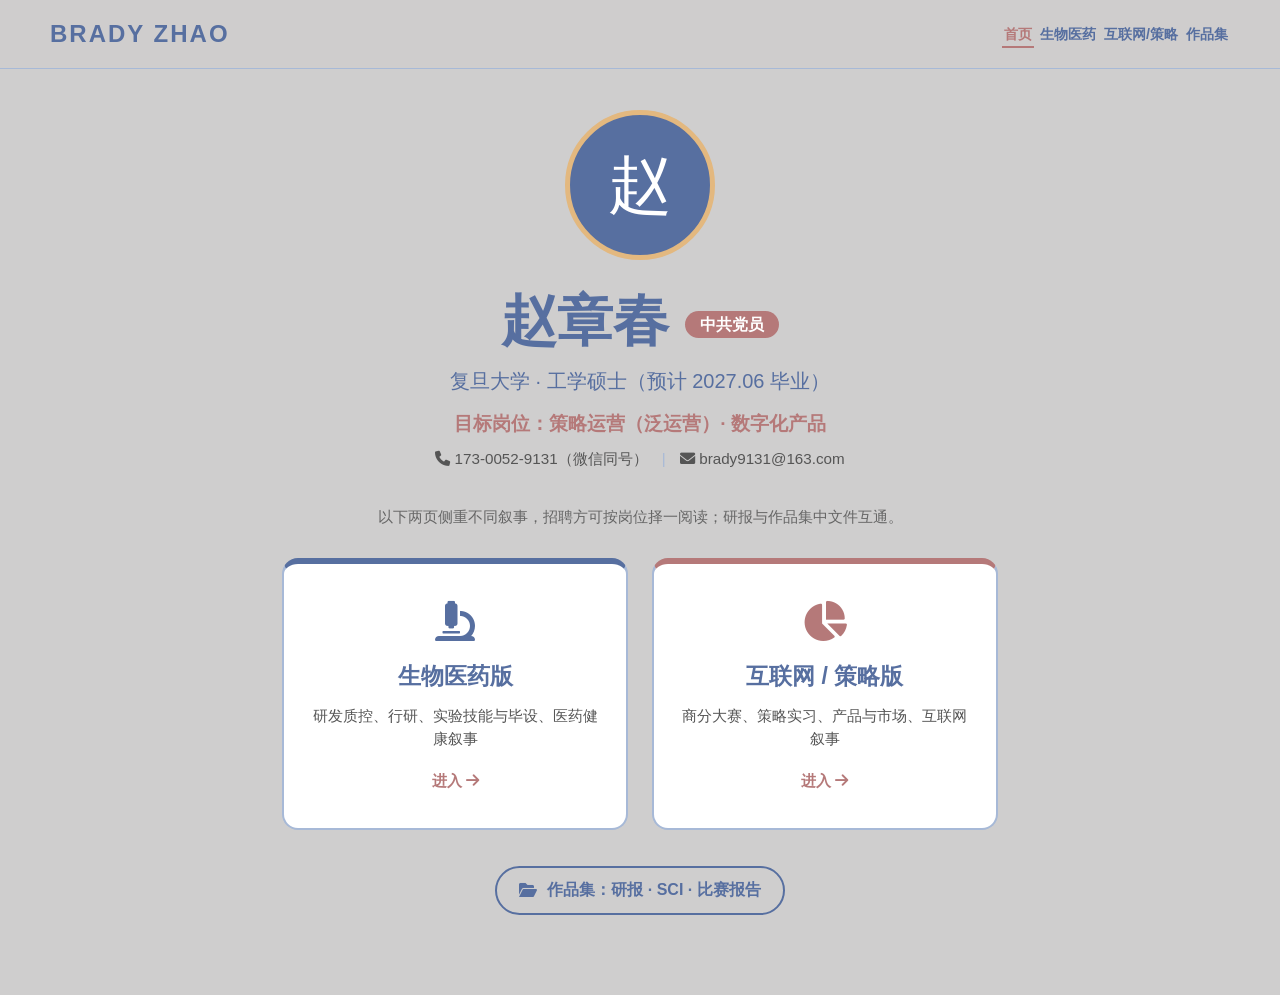
==== index.html @ 324462f7 "Initial commit: resume site (HTML/CSS/assets) Made-with: Cursor" ====
<!DOCTYPE html>
<html lang="zh-CN">
<head>
    <meta charset="UTF-8">
    <meta name="viewport" content="width=device-width, initial-scale=1.0">
    <title>赵章春 | 个人简历入口</title>
    <link rel="stylesheet" href="style.css">
    <link rel="stylesheet" href="https://cdnjs.cloudflare.com/ajax/libs/font-awesome/6.0.0/css/all.min.css">
</head>
<body class="landing-body">

    <nav class="navbar">
        <a href="index.html" class="logo">BRADY ZHAO</a>
        <ul class="nav-links nav-links--site">
            <li><a href="index.html" aria-current="page">首页</a></li>
            <li><a href="bio.html">生物医药</a></li>
            <li><a href="internet.html">互联网/策略</a></li>
            <li><a href="portfolio.html">作品集</a></li>
        </ul>
    </nav>

    <main class="landing-main">
        <div class="landing-hero">
            <div class="placeholder-avatar landing-avatar">赵</div>
            <h1>赵章春 <span class="tag">中共党员</span></h1>
            <p class="landing-sub">复旦大学 · 工学硕士（预计 2027.06 毕业）</p>
            <p class="landing-target">目标岗位：策略运营（泛运营）· 数字化产品</p>
            <p class="landing-contact-line">
                <span><i class="fas fa-phone"></i> 173-0052-9131（微信同号）</span>
                <span class="sep">|</span>
                <span><i class="fas fa-envelope"></i> brady9131@163.com</span>
            </p>
        </div>

        <p class="landing-hint">以下两页侧重不同叙事，招聘方可按岗位择一阅读；研报与作品集中文件互通。</p>

        <div class="landing-cards">
            <a href="bio.html" class="landing-card landing-card--bio">
                <span class="landing-card-icon"><i class="fas fa-microscope"></i></span>
                <h2>生物医药版</h2>
                <p>研发质控、行研、实验技能与毕设、医药健康叙事</p>
                <span class="landing-card-go">进入 <i class="fas fa-arrow-right"></i></span>
            </a>
            <a href="internet.html" class="landing-card landing-card--net">
                <span class="landing-card-icon"><i class="fas fa-chart-pie"></i></span>
                <h2>互联网 / 策略版</h2>
                <p>商分大赛、策略实习、产品与市场、互联网叙事</p>
                <span class="landing-card-go">进入 <i class="fas fa-arrow-right"></i></span>
            </a>
        </div>

        <div class="landing-footer-links">
            <a href="portfolio.html" class="landing-portfolio-btn"><i class="fas fa-folder-open"></i> 作品集：研报 · SCI · 比赛报告</a>
        </div>
    </main>

</body>
</html>
---- style.css ----
/* 配色方案说明：
   背景底色: #cfcece
   主色（深蓝）: #576fa0
   次主色（浅蓝）: #a7b9d7
   强调色（红）: #b57979
   装饰色（金）: #e3b87f
*/

* {
    margin: 0;
    padding: 0;
    box-sizing: border-box;
    font-family: Arial, sans-serif; /* 强制 Arial */
}

html {
    scroll-behavior: smooth;
}

body {
    background-color: #cfcece;
    color: #333;
}

/* 全屏吸附仅用于未加 body 类的旧版；新版落地/简历/作品集为整页滚动 */
body.landing-body,
body.resume-track,
body.portfolio-page {
    overflow-x: hidden;
    overflow-y: auto;
}

/* 导航栏 */
.navbar {
    position: fixed;
    top: 0;
    width: 100%;
    display: flex;
    justify-content: space-between;
    align-items: center;
    padding: 20px 50px;
    background: rgba(207, 206, 206, 0.9);
    z-index: 1000;
    border-bottom: 1px solid #a7b9d7;
}

a.logo {
    font-weight: bold;
    font-size: 1.5rem;
    color: #576fa0;
    letter-spacing: 2px;
    text-decoration: none;
}

.nav-links a[aria-current="page"] {
    color: #b57979;
    border-bottom: 2px solid #b57979;
}

.nav-links {
    display: flex;
    list-style: none;
}

.nav-links li {
    margin-left: 30px;
}

.nav-links--site {
    flex-wrap: wrap;
    justify-content: flex-end;
    gap: 8px 4px;
}

.nav-links--site li {
    margin-left: 0;
}

.nav-links--site a {
    padding: 4px 2px;
}

.nav-links a {
    text-decoration: none;
    color: #576fa0;
    font-size: 0.9rem;
    font-weight: bold;
    transition: 0.3s;
}

.nav-links a:hover {
    color: #b57979;
}

/* 分页容器（简历双页：取消吸附，允许长板块） */
.container {
    height: 100vh;
    overflow-y: scroll;
    scroll-snap-type: y mandatory;
}

body.resume-track .container {
    height: auto;
    min-height: 100vh;
    overflow: visible;
    scroll-snap-type: none;
}

.page-section {
    height: 100vh;
    width: 100%;
    scroll-snap-align: start;
    display: flex;
    flex-direction: column;
    justify-content: center;
    align-items: center;
    padding: 80px 10%;
    position: relative;
}

body.resume-track .page-section {
    min-height: 100vh;
    height: auto;
    padding-top: 96px;
    padding-bottom: 72px;
    justify-content: flex-start;
}

.bg-alt {
    background-color: #dcdcdc;
}

.bg-dark {
    background-color: #576fa0;
    color: #fff;
}

/* 标题样式 */
.section-title {
    font-size: 2.5rem;
    color: #576fa0;
    margin-bottom: 40px;
    border-left: 8px solid #b57979;
    padding-left: 20px;
    width: 100%;
    text-align: left;
}

.section-title small {
    font-size: 1rem;
    color: #a7b9d7;
    display: block;
    text-transform: uppercase;
}

/* 第一屏：Hero */
.hero-content {
    text-align: center;
}

.placeholder-avatar {
    width: 150px;
    height: 150px;
    background: #576fa0;
    color: #fff;
    border-radius: 50%;
    display: flex;
    justify-content: center;
    align-items: center;
    font-size: 4rem;
    margin: 0 auto 30px;
    border: 5px solid #e3b87f;
}

h1 {
    font-size: 3.5rem;
    color: #576fa0;
}

.tag {
    font-size: 1rem;
    background: #b57979;
    color: #fff;
    padding: 5px 15px;
    border-radius: 20px;
    vertical-align: middle;
}

.target-job {
    font-size: 1.5rem;
    color: #b57979;
    margin: 20px 0;
    font-weight: bold;
}

.brief-intro span {
    margin: 0 15px;
    color: #576fa0;
    font-weight: bold;
}

/* 教育背景 */
.timeline {
    width: 100%;
    max-width: 800px;
}

.timeline-item {
    display: flex;
    margin-bottom: 30px;
}

.time-box {
    min-width: 150px;
    color: #b57979;
    font-weight: bold;
    border-right: 2px solid #e3b87f;
    padding-right: 20px;
}

.content-box {
    padding-left: 30px;
}

.badge {
    background: #e3b87f;
    color: #fff;
    padding: 2px 8px;
    font-size: 0.8rem;
    border-radius: 4px;
}

/* 实习经历卡片 */
.exp-grid {
    display: grid;
    grid-template-columns: repeat(auto-fit, minmax(300px, 1fr));
    gap: 20px;
    width: 100%;
}

.exp-card {
    background: #fff;
    padding: 25px;
    border-radius: 10px;
    box-shadow: 0 10px 20px rgba(0,0,0,0.05);
    border-top: 5px solid #576fa0;
}

.card-header {
    display: flex;
    justify-content: space-between;
    margin-bottom: 15px;
    padding-bottom: 10px;
    border-bottom: 1px dashed #cfcece;
}

.company {
    font-weight: bold;
    color: #576fa0;
}

.role {
    color: #b57979;
    font-size: 0.9rem;
}

.exp-card ul {
    list-style: none;
    font-size: 0.9rem;
    line-height: 1.6;
}

.exp-card li {
    margin-bottom: 10px;
    position: relative;
    padding-left: 15px;
}

.exp-card li::before {
    content: "•";
    color: #e3b87f;
    position: absolute;
    left: 0;
}

/* 项目详情 */
.project-detail {
    background: #fff;
    width: 100%;
    padding: 40px;
    border-radius: 15px;
    border-left: 10px solid #e3b87f;
}

.project-header {
    display: flex;
    justify-content: space-between;
    margin-bottom: 30px;
}

.project-body {
    display: grid;
    grid-template-columns: repeat(3, 1fr);
    gap: 30px;
}

.p-block h5 {
    color: #576fa0;
    margin-bottom: 10px;
}

.p-block--full {
    grid-column: 1 / -1;
}

.project-body--stack {
    grid-template-columns: 1fr;
}

.project-secondary {
    width: 100%;
    margin-top: 36px;
}

.exp-grid--stack {
    grid-template-columns: 1fr;
}

.exp-card--wide {
    max-width: 100%;
}

.exp-subhead {
    font-size: 0.85rem;
    color: #576fa0;
    font-weight: bold;
    margin: 12px 0 8px;
}

.exp-crosslink {
    margin-top: 16px;
    padding-top: 12px;
    border-top: 1px dashed #cfcece;
    font-size: 0.9rem;
}

.exp-crosslink a {
    color: #576fa0;
    text-decoration: none;
}

.exp-crosslink a:hover {
    color: #b57979;
    text-decoration: underline;
}

.edge-box {
    background: #fff;
    padding: 28px 36px;
    border-radius: 12px;
    border-left: 8px solid #e3b87f;
    width: 100%;
    max-width: 720px;
    line-height: 1.85;
}

.edge-box p {
    margin-bottom: 10px;
}

.edge-box--inline {
    margin-top: 28px;
    max-width: none;
    text-align: center;
}

.edu-honor {
    font-size: 0.88rem;
    color: #555;
    margin-top: 8px;
    line-height: 1.55;
}

.hero-meta {
    font-size: 1rem;
    color: #666;
    margin-top: 12px;
}

/* 固定顶栏不占文档流，为子导航留出空隙 */
body.resume-track > .subnav,
body.portfolio-page > .subnav {
    margin-top: 72px;
}

.subnav {
    position: sticky;
    top: 72px;
    z-index: 900;
    background: rgba(207, 206, 206, 0.96);
    border-bottom: 1px solid #a7b9d7;
    padding: 10px 8%;
    display: flex;
    flex-wrap: wrap;
    gap: 10px 20px;
    justify-content: center;
}

.subnav a {
    font-size: 0.8rem;
    color: #576fa0;
    text-decoration: none;
    font-weight: bold;
}

.subnav a:hover {
    color: #b57979;
}

/* 落地页 */
.landing-body {
    min-height: 100vh;
}

.landing-main {
    max-width: 920px;
    margin: 0 auto;
    padding: 110px 8% 80px;
    text-align: center;
}

.landing-avatar {
    margin-bottom: 24px;
}

.landing-sub {
    font-size: 1.25rem;
    color: #576fa0;
    margin-top: 8px;
}

.landing-target {
    font-size: 1.2rem;
    color: #b57979;
    font-weight: bold;
    margin: 16px 0 8px;
}

.landing-contact-line {
    color: #555;
    font-size: 0.95rem;
    margin-top: 12px;
}

.landing-contact-line .sep {
    margin: 0 10px;
    color: #a7b9d7;
}

.landing-hint {
    color: #666;
    font-size: 0.92rem;
    line-height: 1.6;
    margin: 36px 0 28px;
}

.landing-cards {
    display: grid;
    grid-template-columns: repeat(auto-fit, minmax(260px, 1fr));
    gap: 24px;
    margin-bottom: 36px;
}

.landing-card {
    display: flex;
    flex-direction: column;
    align-items: center;
    text-align: center;
    padding: 36px 28px;
    border-radius: 16px;
    text-decoration: none;
    color: inherit;
    transition: transform 0.25s, box-shadow 0.25s;
    border: 2px solid #a7b9d7;
    background: #fff;
}

.landing-card:hover {
    transform: translateY(-4px);
    box-shadow: 0 12px 32px rgba(87, 111, 160, 0.15);
}

.landing-card--bio {
    border-top: 6px solid #576fa0;
}

.landing-card--net {
    border-top: 6px solid #b57979;
}

.landing-card-icon {
    font-size: 2.5rem;
    color: #576fa0;
    margin-bottom: 16px;
}

.landing-card--net .landing-card-icon {
    color: #b57979;
}

.landing-card h2 {
    color: #576fa0;
    font-size: 1.45rem;
    margin-bottom: 12px;
}

.landing-card p {
    color: #555;
    font-size: 0.95rem;
    line-height: 1.55;
    flex: 1;
}

.landing-card-go {
    margin-top: 20px;
    font-weight: bold;
    color: #b57979;
    font-size: 0.95rem;
}

.landing-footer-links {
    margin-top: 8px;
}

.landing-portfolio-btn {
    display: inline-flex;
    align-items: center;
    gap: 10px;
    color: #576fa0;
    font-weight: bold;
    text-decoration: none;
    padding: 12px 22px;
    border: 2px solid #576fa0;
    border-radius: 30px;
    transition: background 0.25s, color 0.25s;
}

.landing-portfolio-btn:hover {
    background: #576fa0;
    color: #fff;
}

.skills-prose {
    width: 100%;
    max-width: 800px;
    background: #fff;
    padding: 28px 32px;
    border-radius: 12px;
    line-height: 1.75;
    text-align: left;
}

.skills-prose p {
    margin-bottom: 12px;
    font-size: 0.95rem;
}

.skills-note {
    margin-top: 20px;
    font-size: 0.9rem;
    color: #576fa0;
}

.skills-note a {
    color: #b57979;
    font-weight: bold;
}

.bg-dark .btn-primary--ghost {
    background: transparent;
    border: 2px solid #e3b87f;
    color: #e3b87f;
}

.bg-dark .btn-primary--ghost:hover {
    background: rgba(255, 255, 255, 0.12);
}

/* 作品集独立页（顶栏保持与简历页一致的 fixed） */
.portfolio-main {
    max-width: 800px;
    margin: 0 auto;
    padding: 32px 8% 80px;
}

.portfolio-header {
    margin-bottom: 40px;
    padding-top: 16px;
}

.portfolio-header h1 {
    font-size: 2.2rem;
    color: #576fa0;
    margin-bottom: 12px;
}

.portfolio-lead {
    color: #555;
    line-height: 1.65;
    font-size: 0.98rem;
}

.portfolio-section {
    margin-bottom: 48px;
    padding-bottom: 32px;
    border-bottom: 1px solid #b8b8b8;
}

.portfolio-section:last-of-type {
    border-bottom: none;
}

.portfolio-section--alt {
    background: #dcdcdc;
    margin-left: -8%;
    margin-right: -8%;
    padding-left: 8%;
    padding-right: 8%;
    padding-top: 28px;
    border-bottom: none;
    border-radius: 8px;
}

.portfolio-h2 {
    font-size: 1.35rem;
    color: #576fa0;
    margin-bottom: 16px;
}

.portfolio-context {
    font-size: 0.92rem;
    color: #555;
    margin-bottom: 16px;
    line-height: 1.6;
}

.portfolio-context a {
    color: #576fa0;
    font-weight: bold;
    text-decoration: none;
}

.portfolio-context a:hover {
    color: #b57979;
    text-decoration: underline;
}

.portfolio-card--large {
    max-width: 100%;
}

.portfolio-section .portfolio-card--large + .portfolio-card--large {
    margin-top: 14px;
}

.portfolio-placeholder {
    font-size: 0.9rem;
    color: #666;
    margin-bottom: 16px;
    line-height: 1.55;
}

.portfolio-slot {
    background: #fff;
    padding: 20px 22px;
    border-radius: 10px;
    border: 1px dashed #a7b9d7;
    margin-bottom: 12px;
    text-align: left;
}

.portfolio-slot-label {
    display: block;
    font-weight: bold;
    color: #576fa0;
    margin-bottom: 6px;
}

.portfolio-slot-desc {
    font-size: 0.88rem;
    color: #666;
}

.portfolio-footer {
    text-align: center;
    margin-top: 48px;
}

.subnav--portfolio {
    top: 72px;
}

.portfolio-block {
    width: 100%;
    margin-top: 36px;
}

.subsection-title {
    font-size: 1.35rem;
    color: #576fa0;
    margin-bottom: 12px;
    border-left: 5px solid #e3b87f;
    padding-left: 14px;
    text-align: left;
}

.subsection-title small {
    font-size: 0.75rem;
    color: #a7b9d7;
    text-transform: uppercase;
    margin-left: 8px;
}

.portfolio-intro {
    font-size: 0.85rem;
    color: #666;
    margin-bottom: 16px;
    line-height: 1.5;
}

.portfolio-card {
    display: flex;
    align-items: center;
    gap: 16px;
    width: 100%;
    padding: 20px 24px;
    background: #fff;
    border-radius: 12px;
    border: 1px solid #a7b9d7;
    text-decoration: none;
    color: inherit;
    transition: border-color 0.25s, box-shadow 0.25s;
}

.portfolio-card:hover {
    border-color: #576fa0;
    box-shadow: 0 6px 20px rgba(87, 111, 160, 0.12);
}

.portfolio-card-icon {
    flex-shrink: 0;
    font-size: 2rem;
    color: #b57979;
}

.portfolio-card-body {
    flex: 1;
    display: flex;
    flex-direction: column;
    gap: 6px;
    text-align: left;
}

.portfolio-card-title {
    font-weight: bold;
    color: #333;
    font-size: 1.05rem;
}

.portfolio-card-meta {
    font-size: 0.88rem;
    color: #666;
}

.portfolio-card-action {
    flex-shrink: 0;
    font-size: 0.9rem;
    font-weight: bold;
    color: #576fa0;
}

/* 技能展示 */
.skills-container {
    display: flex;
    justify-content: space-between;
    width: 100%;
}

.skill-group {
    width: 30%;
}

.skill-group h5 {
    color: #b57979;
    margin-bottom: 20px;
    font-size: 1.2rem;
}

.skill-tags span {
    display: inline-block;
    background: #a7b9d7;
    color: #fff;
    padding: 8px 15px;
    margin: 5px;
    border-radius: 5px;
    font-size: 0.85rem;
}

/* 联系方式与按钮 */
.contact-box {
    text-align: center;
}

.contact-info {
    margin: 30px 0;
    font-size: 1.2rem;
}

.contact-info p {
    margin: 10px 0;
}

.action-btns {
    margin-top: 40px;
}

.btn-primary {
    background: #b57979;
    color: #fff;
    padding: 15px 35px;
    text-decoration: none;
    border-radius: 30px;
    margin: 0 10px;
    font-weight: bold;
    transition: 0.3s;
}

.btn-secondary {
    border: 2px solid #e3b87f;
    color: #e3b87f;
    padding: 13px 35px;
    text-decoration: none;
    border-radius: 30px;
    margin: 0 10px;
    font-weight: bold;
    transition: 0.3s;
}

.btn-primary:hover {
    background: #a7b9d7;
}

/* 装饰元素 */
.scroll-hint {
    position: absolute;
    bottom: 30px;
    left: 50%;
    transform: translateX(-50%);
    color: #a7b9d7;
    font-size: 0.8rem;
    letter-spacing: 3px;
    animation: bounce 2s infinite;
}

@keyframes bounce {
    0%, 20%, 50%, 80%, 100% {transform: translateY(0) translateX(-50%);}
    40% {transform: translateY(-10px) translateX(-50%);}
    60% {transform: translateY(-5px) translateX(-50%);}
}

/* 响应式适配 */
@media (max-width: 768px) {
    .navbar {
        padding: 14px 16px;
        flex-wrap: wrap;
    }
    .nav-links--site {
        width: 100%;
        justify-content: center;
        margin-top: 8px;
        font-size: 0.72rem;
        gap: 6px 12px;
    }
    .subnav {
        padding: 8px 12px;
        gap: 8px 14px;
        font-size: 0.75rem;
    }
    .project-body { grid-template-columns: 1fr; }
    .skills-container { flex-direction: column; }
    .skill-group { width: 100%; margin-bottom: 30px; }
    h1 { font-size: 2.5rem; }
    .landing-cards { grid-template-columns: 1fr; }
    .portfolio-card { flex-wrap: wrap; }
    .portfolio-card-action { width: 100%; text-align: right; }
    .portfolio-section--alt {
        margin-left: 0;
        margin-right: 0;
        padding-left: 5%;
        padding-right: 5%;
    }
}
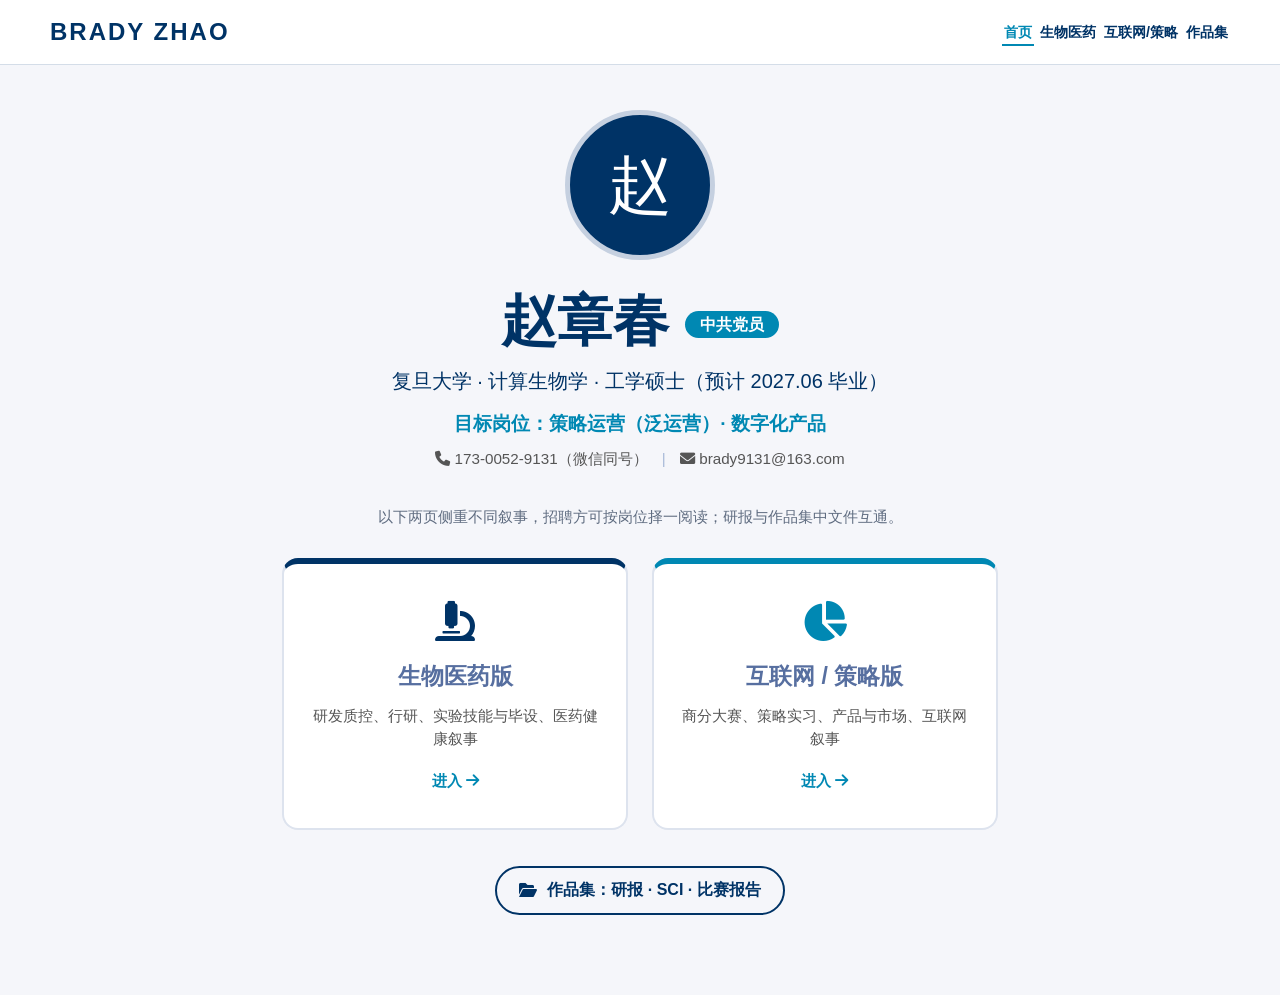
==== commit df30c017: "更新配色和华润项目描述" ====
--- a/index.html
+++ b/index.html
@@ -23,7 +23,7 @@
         <div class="landing-hero">
             <div class="placeholder-avatar landing-avatar">赵</div>
             <h1>赵章春 <span class="tag">中共党员</span></h1>
-            <p class="landing-sub">复旦大学 · 工学硕士（预计 2027.06 毕业）</p>
+            <p class="landing-sub">复旦大学 · 计算生物学 · 工学硕士（预计 2027.06 毕业）</p>
             <p class="landing-target">目标岗位：策略运营（泛运营）· 数字化产品</p>
             <p class="landing-contact-line">
                 <span><i class="fas fa-phone"></i> 173-0052-9131（微信同号）</span>
--- a/style.css
+++ b/style.css
@@ -1,8 +1,8 @@
-/* 配色方案说明：
-   背景底色: #cfcece
-   主色（深蓝）: #576fa0
-   次主色（浅蓝）: #a7b9d7
-   强调色（红）: #b57979
+/* 配色方案说明（偏麦肯锡 / 咨询风）：
+   背景底色: #f5f6fa
+   主色（深蓝）: #003366
+   次主色（冷灰蓝）: #c5d0e0
+   强调色（蓝绿）: #0088b3
    装饰色（金）: #e3b87f
 */
 
@@ -18,8 +18,8 @@
 }
 
 body {
-    background-color: #cfcece;
-    color: #333;
+    background-color: #f5f6fa;
+    color: #2b3137;
 }
 
 /* 全屏吸附仅用于未加 body 类的旧版；新版落地/简历/作品集为整页滚动 */
@@ -38,23 +38,23 @@
     display: flex;
     justify-content: space-between;
     align-items: center;
-    padding: 20px 50px;
-    background: rgba(207, 206, 206, 0.9);
+    padding: 18px 50px;
+    background: rgba(255, 255, 255, 0.96);
     z-index: 1000;
-    border-bottom: 1px solid #a7b9d7;
-}
-
-a.logo {
+    border-bottom: 1px solid #d4dde8;
+}
+
+ a.logo {
     font-weight: bold;
     font-size: 1.5rem;
-    color: #576fa0;
+    color: #003366;
     letter-spacing: 2px;
     text-decoration: none;
 }
 
 .nav-links a[aria-current="page"] {
-    color: #b57979;
-    border-bottom: 2px solid #b57979;
+    color: #0088b3;
+    border-bottom: 2px solid #0088b3;
 }
 
 .nav-links {
@@ -82,14 +82,14 @@
 
 .nav-links a {
     text-decoration: none;
-    color: #576fa0;
+    color: #003366;
     font-size: 0.9rem;
     font-weight: bold;
     transition: 0.3s;
 }
 
 .nav-links a:hover {
-    color: #b57979;
+    color: #0088b3;
 }
 
 /* 分页容器（简历双页：取消吸附，允许长板块） */
@@ -127,20 +127,20 @@
 }
 
 .bg-alt {
-    background-color: #dcdcdc;
+    background-color: #edf1f7;
 }
 
 .bg-dark {
-    background-color: #576fa0;
+    background-color: #003366;
     color: #fff;
 }
 
 /* 标题样式 */
 .section-title {
     font-size: 2.5rem;
-    color: #576fa0;
+    color: #003366;
     margin-bottom: 40px;
-    border-left: 8px solid #b57979;
+    border-left: 8px solid #0088b3;
     padding-left: 20px;
     width: 100%;
     text-align: left;
@@ -148,7 +148,7 @@
 
 .section-title small {
     font-size: 1rem;
-    color: #a7b9d7;
+    color: #8a96aa;
     display: block;
     text-transform: uppercase;
 }
@@ -161,7 +161,7 @@
 .placeholder-avatar {
     width: 150px;
     height: 150px;
-    background: #576fa0;
+    background: #003366;
     color: #fff;
     border-radius: 50%;
     display: flex;
@@ -169,17 +169,17 @@
     align-items: center;
     font-size: 4rem;
     margin: 0 auto 30px;
-    border: 5px solid #e3b87f;
+    border: 5px solid #c5d0e0;
 }
 
 h1 {
     font-size: 3.5rem;
-    color: #576fa0;
+    color: #003366;
 }
 
 .tag {
     font-size: 1rem;
-    background: #b57979;
+    background: #0088b3;
     color: #fff;
     padding: 5px 15px;
     border-radius: 20px;
@@ -188,14 +188,14 @@
 
 .target-job {
     font-size: 1.5rem;
-    color: #b57979;
+    color: #0088b3;
     margin: 20px 0;
     font-weight: bold;
 }
 
 .brief-intro span {
     margin: 0 15px;
-    color: #576fa0;
+    color: #003366;
     font-weight: bold;
 }
 
@@ -212,9 +212,9 @@
 
 .time-box {
     min-width: 150px;
-    color: #b57979;
-    font-weight: bold;
-    border-right: 2px solid #e3b87f;
+    color: #0088b3;
+    font-weight: bold;
+    border-right: 2px solid #c5d0e0;
     padding-right: 20px;
 }
 
@@ -242,8 +242,8 @@
     background: #fff;
     padding: 25px;
     border-radius: 10px;
-    box-shadow: 0 10px 20px rgba(0,0,0,0.05);
-    border-top: 5px solid #576fa0;
+    box-shadow: 0 12px 28px rgba(0, 0, 0, 0.04);
+    border-top: 5px solid #003366;
 }
 
 .card-header {
@@ -251,16 +251,16 @@
     justify-content: space-between;
     margin-bottom: 15px;
     padding-bottom: 10px;
-    border-bottom: 1px dashed #cfcece;
+    border-bottom: 1px dashed #dde3ee;
 }
 
 .company {
     font-weight: bold;
-    color: #576fa0;
+    color: #003366;
 }
 
 .role {
-    color: #b57979;
+    color: #0088b3;
     font-size: 0.9rem;
 }
 
@@ -305,7 +305,7 @@
 }
 
 .p-block h5 {
-    color: #576fa0;
+    color: #003366;
     margin-bottom: 10px;
 }
 
@@ -340,17 +340,17 @@
 .exp-crosslink {
     margin-top: 16px;
     padding-top: 12px;
-    border-top: 1px dashed #cfcece;
+    border-top: 1px dashed #dde3ee;
     font-size: 0.9rem;
 }
 
 .exp-crosslink a {
-    color: #576fa0;
+    color: #003366;
     text-decoration: none;
 }
 
 .exp-crosslink a:hover {
-    color: #b57979;
+    color: #0088b3;
     text-decoration: underline;
 }
 
@@ -358,7 +358,7 @@
     background: #fff;
     padding: 28px 36px;
     border-radius: 12px;
-    border-left: 8px solid #e3b87f;
+    border-left: 8px solid #0088b3;
     width: 100%;
     max-width: 720px;
     line-height: 1.85;
@@ -383,7 +383,7 @@
 
 .hero-meta {
     font-size: 1rem;
-    color: #666;
+    color: #5f6c80;
     margin-top: 12px;
 }
 
@@ -435,13 +435,13 @@
 
 .landing-sub {
     font-size: 1.25rem;
-    color: #576fa0;
+    color: #003366;
     margin-top: 8px;
 }
 
 .landing-target {
     font-size: 1.2rem;
-    color: #b57979;
+    color: #0088b3;
     font-weight: bold;
     margin: 16px 0 8px;
 }
@@ -458,7 +458,7 @@
 }
 
 .landing-hint {
-    color: #666;
+    color: #5f6c80;
     font-size: 0.92rem;
     line-height: 1.6;
     margin: 36px 0 28px;
@@ -481,7 +481,7 @@
     text-decoration: none;
     color: inherit;
     transition: transform 0.25s, box-shadow 0.25s;
-    border: 2px solid #a7b9d7;
+    border: 2px solid #dde3ee;
     background: #fff;
 }
 
@@ -491,21 +491,21 @@
 }
 
 .landing-card--bio {
-    border-top: 6px solid #576fa0;
+    border-top: 6px solid #003366;
 }
 
 .landing-card--net {
-    border-top: 6px solid #b57979;
+    border-top: 6px solid #0088b3;
 }
 
 .landing-card-icon {
     font-size: 2.5rem;
-    color: #576fa0;
+    color: #003366;
     margin-bottom: 16px;
 }
 
 .landing-card--net .landing-card-icon {
-    color: #b57979;
+    color: #0088b3;
 }
 
 .landing-card h2 {
@@ -524,7 +524,7 @@
 .landing-card-go {
     margin-top: 20px;
     font-weight: bold;
-    color: #b57979;
+    color: #0088b3;
     font-size: 0.95rem;
 }
 
@@ -536,17 +536,17 @@
     display: inline-flex;
     align-items: center;
     gap: 10px;
-    color: #576fa0;
+    color: #003366;
     font-weight: bold;
     text-decoration: none;
     padding: 12px 22px;
-    border: 2px solid #576fa0;
+    border: 2px solid #003366;
     border-radius: 30px;
     transition: background 0.25s, color 0.25s;
 }
 
 .landing-portfolio-btn:hover {
-    background: #576fa0;
+    background: #003366;
     color: #fff;
 }
 
@@ -568,11 +568,11 @@
 .skills-note {
     margin-top: 20px;
     font-size: 0.9rem;
-    color: #576fa0;
+    color: #003366;
 }
 
 .skills-note a {
-    color: #b57979;
+    color: #0088b3;
     font-weight: bold;
 }
 
@@ -605,7 +605,7 @@
 }
 
 .portfolio-lead {
-    color: #555;
+    color: #5f6c80;
     line-height: 1.65;
     font-size: 0.98rem;
 }
@@ -621,7 +621,7 @@
 }
 
 .portfolio-section--alt {
-    background: #dcdcdc;
+    background: #edf1f7;
     margin-left: -8%;
     margin-right: -8%;
     padding-left: 8%;
@@ -633,7 +633,7 @@
 
 .portfolio-h2 {
     font-size: 1.35rem;
-    color: #576fa0;
+    color: #003366;
     margin-bottom: 16px;
 }
 
@@ -645,13 +645,13 @@
 }
 
 .portfolio-context a {
-    color: #576fa0;
+    color: #003366;
     font-weight: bold;
     text-decoration: none;
 }
 
 .portfolio-context a:hover {
-    color: #b57979;
+    color: #0088b3;
     text-decoration: underline;
 }
 
@@ -674,7 +674,7 @@
     background: #fff;
     padding: 20px 22px;
     border-radius: 10px;
-    border: 1px dashed #a7b9d7;
+    border: 1px dashed #c5d0e0;
     margin-bottom: 12px;
     text-align: left;
 }
@@ -682,7 +682,7 @@
 .portfolio-slot-label {
     display: block;
     font-weight: bold;
-    color: #576fa0;
+    color: #003366;
     margin-bottom: 6px;
 }
 
@@ -707,7 +707,7 @@
 
 .subsection-title {
     font-size: 1.35rem;
-    color: #576fa0;
+    color: #003366;
     margin-bottom: 12px;
     border-left: 5px solid #e3b87f;
     padding-left: 14px;
@@ -716,14 +716,14 @@
 
 .subsection-title small {
     font-size: 0.75rem;
-    color: #a7b9d7;
+    color: #8a96aa;
     text-transform: uppercase;
     margin-left: 8px;
 }
 
 .portfolio-intro {
     font-size: 0.85rem;
-    color: #666;
+    color: #5f6c80;
     margin-bottom: 16px;
     line-height: 1.5;
 }
@@ -736,21 +736,21 @@
     padding: 20px 24px;
     background: #fff;
     border-radius: 12px;
-    border: 1px solid #a7b9d7;
+    border: 1px solid #dde3ee;
     text-decoration: none;
     color: inherit;
     transition: border-color 0.25s, box-shadow 0.25s;
 }
 
 .portfolio-card:hover {
-    border-color: #576fa0;
+    border-color: #003366;
     box-shadow: 0 6px 20px rgba(87, 111, 160, 0.12);
 }
 
 .portfolio-card-icon {
     flex-shrink: 0;
     font-size: 2rem;
-    color: #b57979;
+    color: #0088b3;
 }
 
 .portfolio-card-body {
@@ -769,14 +769,14 @@
 
 .portfolio-card-meta {
     font-size: 0.88rem;
-    color: #666;
+    color: #5f6c80;
 }
 
 .portfolio-card-action {
     flex-shrink: 0;
     font-size: 0.9rem;
     font-weight: bold;
-    color: #576fa0;
+    color: #003366;
 }
 
 /* 技能展示 */
@@ -791,14 +791,14 @@
 }
 
 .skill-group h5 {
-    color: #b57979;
+    color: #0088b3;
     margin-bottom: 20px;
     font-size: 1.2rem;
 }
 
 .skill-tags span {
     display: inline-block;
-    background: #a7b9d7;
+    background: #003366;
     color: #fff;
     padding: 8px 15px;
     margin: 5px;
@@ -825,7 +825,7 @@
 }
 
 .btn-primary {
-    background: #b57979;
+    background: #0088b3;
     color: #fff;
     padding: 15px 35px;
     text-decoration: none;
@@ -836,8 +836,8 @@
 }
 
 .btn-secondary {
-    border: 2px solid #e3b87f;
-    color: #e3b87f;
+    border: 2px solid #0088b3;
+    color: #0088b3;
     padding: 13px 35px;
     text-decoration: none;
     border-radius: 30px;
@@ -847,7 +847,7 @@
 }
 
 .btn-primary:hover {
-    background: #a7b9d7;
+    background: #005d80;
 }
 
 /* 装饰元素 */
@@ -856,7 +856,7 @@
     bottom: 30px;
     left: 50%;
     transform: translateX(-50%);
-    color: #a7b9d7;
+    color: #8a96aa;
     font-size: 0.8rem;
     letter-spacing: 3px;
     animation: bounce 2s infinite;
